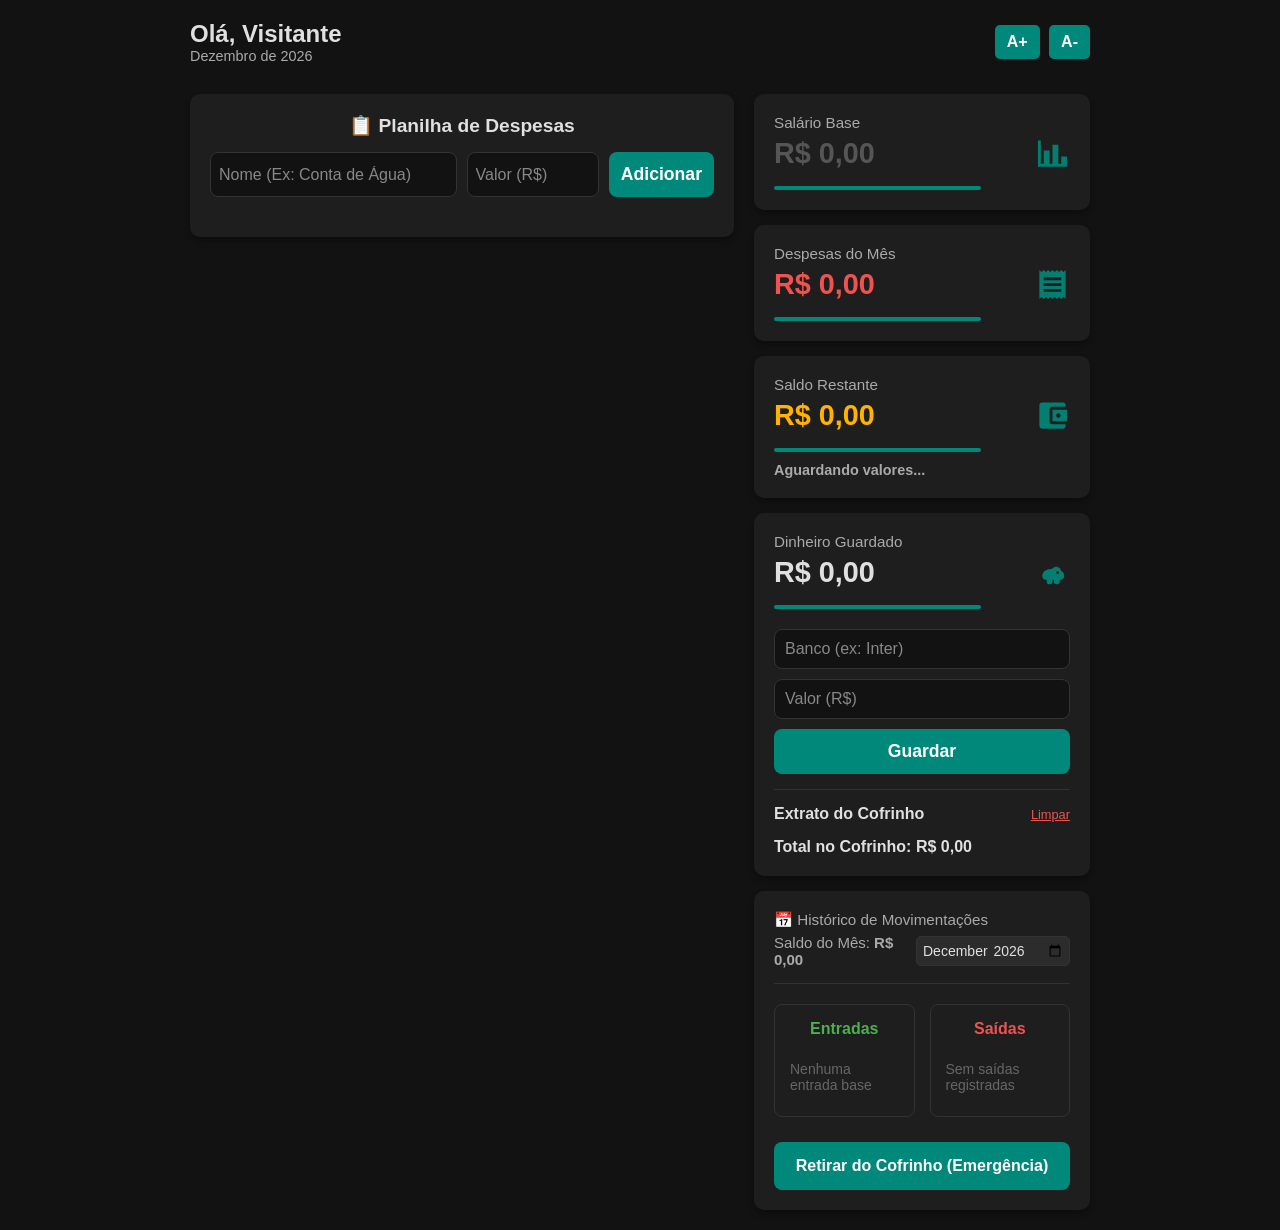
==== index.html @ 1a3f33a5 "Add files via upload" ====
<!DOCTYPE html>
<html lang="pt-BR">
<head>
    <meta charset="UTF-8">
    <meta name="viewport" content="width=device-width, initial-scale=1.0">
    <title>Tostão - Seus tostões sob controle.</title>
    <link rel="stylesheet" href="style.css">
</head>
<body>

    <header class="cabecalho">
        <div class="info-usuario">
            <h1 id="saudacao-usuario">Olá!</h1>
            <p id="data-atual"></p>
        </div>
        <div class="acessibilidade">
            <button class="btn-fonte" onclick="mudarFonte(10)">A+</button>
            <button class="btn-fonte" onclick="mudarFonte(-10)">A-</button>
        </div>
    </header>

    <div class="container-principal">
        
        <aside class="planilha-lateral">
            <h2>📋 Planilha de Despesas</h2>
            
            <div class="inputs-despesa">
                <input type="text" id="input-desc-despesa" class="campo-entrada" placeholder="Nome (Ex: Conta de Água)">
                <input type="number" id="input-valor-despesa" class="campo-entrada" placeholder="Valor (R$)">
                <button type="button" class="btn-salvar" onclick="adicionarDespesa()">Adicionar</button>
            </div>

            <ul id="lista-despesas-detalhada" class="lista-despesas-detalhada"></ul>
        </aside>

        <main class="painel">
            <section class="card salario">
                <h2>Salário Base</h2>
                <div class="card-flex">
                    <input type="number" id="input-salario" class="campo-entrada-invisivel" placeholder="R$ 0,00" oninput="calcularSaldo()">
                    <div class="icone-card">
                        <svg width="35" height="35" viewBox="0 0 24 24" fill="#00897B"><path d="M22,21H2V3H4V19H6V10H10V19H12V6H16V19H18V14H22V21Z"/></svg>
                    </div>
                </div>
                <div class="linha-decorativa"></div>
            </section>

            <section class="card despesas">
                <h2>Despesas do Mês</h2>
                <div class="card-flex">
                    <p id="visor-despesas" class="valor-negativo" style="font-size: 1.8rem; font-weight: bold; margin: 0;">R$ 0,00</p>
                    <div class="icone-card">
                        <svg width="35" height="35" viewBox="0 0 24 24" fill="#00897B"><path d="M3,22L4.5,20.5L6,22L7.5,20.5L9,22L10.5,20.5L12,22L13.5,20.5L15,22L16.5,20.5L18,22L19.5,20.5L21,22V2L19.5,3.5L18,2L16.5,3.5L15,2L13.5,3.5L12,2L10.5,3.5L9,2L7.5,3.5L6,2L4.5,3.5L3,2M18,9H6V7H18M18,13H6V11H18M18,17H6V15H18Z"/></svg>
                    </div>
                </div>
                <div class="linha-decorativa"></div>
            </section>

            <section class="card saldo">
                <h2>Saldo Restante</h2>
                <div class="card-flex">
                    <p id="valor-saldo" style="font-size: 1.8rem; font-weight: bold; margin: 0;">R$ 0,00</p>
                    <div class="icone-card">
                        <svg width="35" height="35" viewBox="0 0 24 24" fill="#00897B"><path d="M21,18V19A2,2 0 0,1 19,21H5C3.89,21 3,20.1 3,19V5A2,2 0 0,1 5,3H19A2,2 0 0,1 21,5V6H12C10.89,6 10,6.9 10,8V16A2,2 0 0,0 12,18M12,16H22V8H12M16,13.5A1.5,1.5 0 0,1 14.5,12A1.5,1.5 0 0,1 16,10.5A1.5,1.5 0 0,1 17.5,12A1.5,1.5 0 0,1 16,13.5Z"/></svg>
                    </div>
                </div>
                <div class="linha-decorativa"></div>
                <p id="mensagem-saldo" class="mensagem" style="margin-top: 10px;">Aguardando valores...</p>
            </section>

            <section class="card poupanca">
                <h2>Dinheiro Guardado</h2>
                <div class="card-flex">
                    <p id="visor-poupanca-topo" style="font-size: 1.8rem; font-weight: bold; color: #E0E0E0; margin: 0;">R$ 0,00</p>
                    <div class="icone-card">
                        <svg width="35" height="35" viewBox="0 0 24 24" fill="#00897B"><path d="M17.83,12A3,3 0 0,0 18,11.5C18,9.57 16.43,8 14.5,8C13.25,8 12.15,8.65 11.53,9.66C11.35,9.66 11.18,9.66 11,9.66C9.9,9.66 8.86,9.88 7.9,10.27C7.5,10.45 7.12,10.66 6.76,10.9C5.7,11.5 5,12.7 5,14V14.5C5,15.88 6.12,17 7.5,17H8V18.5C8,19.33 8.67,20 9.5,20H10.5C11.33,20 12,19.33 12,18.5V17H13V18.5C13,19.33 13.67,20 14.5,20H15.5C16.33,20 17,19.33 17,18.5V17H17.5C18.88,17 20,15.88 20,14.5V14C20,12.7 19.3,11.5 18.24,10.9C18.06,11.23 17.93,11.6 17.83,12M15.5,13A1,1 0 0,1 14.5,12A1,1 0 0,1 15.5,11A1,1 0 0,1 16.5,12A1,1 0 0,1 15.5,13Z"/></svg>
                    </div>
                </div>
                <div class="linha-decorativa"></div>
                
                <div class="inputs-poupanca" style="margin-top: 20px;">
                    <input type="text" id="input-banco" class="campo-entrada" placeholder="Banco (ex: Inter)">
                    <input type="number" id="input-valor-poupanca" class="campo-entrada" placeholder="Valor (R$)">
                    <button type="button" class="btn-salvar" onclick="adicionarPoupanca()">Guardar</button>
                </div>

                <div class="historico-poupanca">
                    <div style="display: flex; justify-content: space-between; align-items: center; margin-bottom: 10px;">
                        <h3 style="margin: 0; font-size: 16px;">Extrato do Cofrinho</h3>
                        <button type="button" onclick="limparHistorico()" style="background: none; border: none; color: #EF5350; cursor: pointer; text-decoration: underline; font-size: 0.8rem;">Limpar</button>
                    </div>
                    <ul id="lista-poupanca"></ul>
                    <p class="total-poupanca" style="margin-top: 10px; font-weight: bold;">Total no Cofrinho: <span id="total-guardado">R$ 0,00</span></p>
                </div>
            </section>

            <section class="card historico-mensal">
                <h2>📅 Histórico de Movimentações</h2>
                <div class="cabecalho-historico">
                    <div class="saldo-discreto">Saldo do Mês: <strong id="saldo-historico-visor">R$ 0,00</strong></div>
                    <input type="month" class="filtro-mes" id="input-filtro-mes" onchange="carregarHistoricoMes()">
                </div>

                <div class="container-colunas">
                    <div class="coluna">
                        <h3 class="titulo-entradas">Entradas</h3>
                        <ul class="lista-valores" id="lista-entradas-historico"></ul>
                    </div>

                    <div class="coluna">
                        <h3 class="titulo-saidas">Saídas</h3>
                        <ul class="lista-valores" id="lista-saidas-historico"></ul>
                    </div>
                </div>

                <button type="button" class="btn-retirada" onclick="fazerRetirada()">Retirar do Cofrinho (Emergência)</button>
            </section>

        </main>
    </div>

    <script>
        let totalPoupancaGeral = 0;
        let poupancaDaSessao = 0;   
        let historicoPoupanca = [];
        let listaDespesas = [];
        let totalDespesas = 0;

        window.onload = function() {
            carregarNomeUsuario();
            atualizarData();
            carregarDados();
        };

        function carregarNomeUsuario() {
            const nomeSalvo = localStorage.getItem('financeiro_nome_usuario');
            if (nomeSalvo) {
                document.getElementById('saudacao-usuario').innerText = `Olá, ${nomeSalvo}`;
            } else {
                document.getElementById('saudacao-usuario').innerText = `Olá, Visitante`;
            }
        }

        function atualizarData() {
            const meses = ['Janeiro', 'Fevereiro', 'Março', 'Abril', 'Maio', 'Junho', 'Julho', 'Agosto', 'Setembro', 'Outubro', 'Novembro', 'Dezembro'];
            const data = new Date();
            document.getElementById('data-atual').innerText = `${meses[data.getMonth()]} de ${data.getFullYear()}`;
        }

        let tamanhoBase = 100;
        function mudarFonte(mudanca) {
            tamanhoBase += mudanca;
            if (tamanhoBase > 150) tamanhoBase = 150; 
            if (tamanhoBase < 80) tamanhoBase = 80;   
            document.documentElement.style.fontSize = tamanhoBase + '%';
        }

        function carregarDados() {
            const data = new Date();
            const mesRealInputFormat = `${data.getFullYear()}-${String(data.getMonth() + 1).padStart(2, '0')}`;
            const mesReal = `${data.getMonth()}-${data.getFullYear()}`;
            const mesSalvo = localStorage.getItem('financeiro_mes_referencia');

            document.getElementById('input-filtro-mes').value = mesRealInputFormat;

            const salarioSalvo = localStorage.getItem('financeiro_salario_atual');
            if (salarioSalvo) {
                document.getElementById('input-salario').value = salarioSalvo;
            }

            if (mesSalvo && mesSalvo !== mesReal) {
                let dbHistorico = JSON.parse(localStorage.getItem('financeiro_db_historico') || '{}');
                let despesasMesAnterior = JSON.parse(localStorage.getItem('financeiro_despesas_lista') || '[]');
                let salarioMesAnterior = Number(localStorage.getItem('financeiro_salario_atual') || 0);
                
                let partesMesSalvo = mesSalvo.split('-');
                let chaveFiltro = `${partesMesSalvo[1]}-${String(Number(partesMesSalvo[0]) + 1).padStart(2, '0')}`;

                dbHistorico[chaveFiltro] = {
                    salario: salarioMesAnterior,
                    despesas: despesasMesAnterior
                };
                localStorage.setItem('financeiro_db_historico', JSON.stringify(dbHistorico));

                listaDespesas = [];
                localStorage.setItem('financeiro_mes_referencia', mesReal);
                localStorage.setItem('financeiro_despesas_lista', JSON.stringify(listaDespesas));
                document.getElementById('input-salario').value = '';
                localStorage.setItem('financeiro_salario_atual', '');
            } else {
                if (!mesSalvo) {
                    localStorage.setItem('financeiro_mes_referencia', mesReal);
                }
                try {
                    const despesasSalvas = localStorage.getItem('financeiro_despesas_lista');
                    if (despesasSalvas) listaDespesas = JSON.parse(despesasSalvas);
                } catch (e) {
                    listaDespesas = [];
                }
            }

            try {
                const salvo = localStorage.getItem('financeiro_historico');
                if (salvo) historicoPoupanca = JSON.parse(salvo);
            } catch (e) {
                historicoPoupanca = [];
            }
            
            renderizarDespesas();
            renderizarPoupanca(); 
            carregarHistoricoMes();
        }

        function adicionarDespesa() {
            const desc = document.getElementById('input-desc-despesa').value;
            const valorInput = document.getElementById('input-valor-despesa').value.replace(',', '.');
            const valor = Number(valorInput);

            if (desc.trim() === '' || valor <= 0 || isNaN(valor)) {
                alert('Por favor, preencha o nome da despesa e um valor válido.');
                return;
            }

            listaDespesas.push({ descricao: desc, valor: valor });
            localStorage.setItem('financeiro_despesas_lista', JSON.stringify(listaDespesas));

            document.getElementById('input-desc-despesa').value = '';
            document.getElementById('input-valor-despesa').value = '';

            renderizarDespesas();
            carregarHistoricoMes(); 
        }

        function removerDespesa(index) {
            listaDespesas.splice(index, 1);
            localStorage.setItem('financeiro_despesas_lista', JSON.stringify(listaDespesas));
            renderizarDespesas();
            carregarHistoricoMes();
        }

        function renderizarDespesas() {
            const ul = document.getElementById('lista-despesas-detalhada');
            ul.innerHTML = '';
            totalDespesas = 0;

            listaDespesas.forEach((item, index) => {
                totalDespesas += item.valor;
                const li = document.createElement('li');
                li.className = 'item-despesa';
                
                li.innerHTML = `
                    <span style="flex: 1; text-align: left; word-break: break-all;">${item.descricao}</span>
                    <strong class="valor-negativo" style="margin: 0 15px;">R$ ${item.valor.toFixed(2).replace('.', ',')}</strong>
                    <button type="button" class="btn-excluir" onclick="removerDespesa(${index})">X</button>
                `;
                ul.appendChild(li);
            });

            document.getElementById('visor-despesas').innerText = `R$ ${totalDespesas.toFixed(2).replace('.', ',')}`;
            calcularSaldo();
        }

        function calcularSaldo() {
            const salarioInput = document.getElementById('input-salario').value;
            localStorage.setItem('financeiro_salario_atual', salarioInput);
            
            const salario = Number(salarioInput) || 0; 
            const saldo = salario - totalDespesas - poupancaDaSessao;
            let porcentagem = 0;
            
            if (salario > 0) {
                porcentagem = (saldo / salario) * 100;
            }
            
            const elementoSaldo = document.getElementById('valor-saldo');
            const elementoMensagem = document.getElementById('mensagem-saldo');
            
            elementoSaldo.innerText = `R$ ${saldo.toFixed(2).replace('.', ',')}`;
            
            elementoSaldo.style.color = '#E0E0E0';
            elementoMensagem.style.color = '#AAA';

            if (salario === 0) {
                elementoMensagem.innerText = 'Aguardando valores...';
                elementoSaldo.style.color = '#FFB300'; 
                elementoSaldo.innerText = 'R$ 0,00'; 
            } else if (saldo < 0) {
                elementoSaldo.style.color = '#EF5350';
                elementoMensagem.style.color = '#EF5350';
                elementoMensagem.innerText = 'Alerta: Saldo negativo!';
            } else if (porcentagem > 20) {
                elementoSaldo.style.color = '#4CAF50';
                elementoMensagem.style.color = '#4CAF50';
                elementoMensagem.innerText = 'Suas finanças estão ok!';
            } else if (porcentagem >= 10 && porcentagem <= 20) {
                elementoSaldo.style.color = '#FFB300';
                elementoMensagem.style.color = '#FFB300';
                elementoMensagem.innerText = 'Atenção: Margem apertada.';
            } else {
                elementoSaldo.style.color = '#EF5350';
                elementoMensagem.style.color = '#EF5350';
                elementoMensagem.innerText = 'Cuidado: Risco financeiro!';
            }

            carregarHistoricoMes(); 
        }

        function limparHistorico() {
            historicoPoupanca = [];
            poupancaDaSessao = 0;
            localStorage.removeItem('financeiro_historico');
            renderizarPoupanca();
        }

        function renderizarPoupanca() {
            const lista = document.getElementById('lista-poupanca');
            lista.innerHTML = '';
            totalPoupancaGeral = 0;
            poupancaDaSessao = 0;

            const data = new Date();
            const meses = ['Janeiro', 'Fevereiro', 'Março', 'Abril', 'Maio', 'Junho', 'Julho', 'Agosto', 'Setembro', 'Outubro', 'Novembro', 'Dezembro'];
            const mesAnoAtual = `${meses[data.getMonth()]} ${data.getFullYear()}`;

            historicoPoupanca.forEach((item) => {
                totalPoupancaGeral += item.valor;
                
                if (item.mesAno === mesAnoAtual) {
                    poupancaDaSessao += item.valor;
                }

                const li = document.createElement('li');
                let valorFormatado = Math.abs(item.valor).toFixed(2).replace('.', ',');
                let classeCor = item.valor < 0 ? 'valor-negativo' : 'valor-positivo';
                let sinal = item.valor < 0 ? '-' : '+';

                li.innerHTML = `<span>${item.mesAno} - ${item.banco}</span> <strong class="${classeCor}">${sinal} R$ ${valorFormatado}</strong>`;
                lista.appendChild(li);
            });

            document.getElementById('total-guardado').innerText = `R$ ${totalPoupancaGeral.toFixed(2).replace('.', ',')}`;
            document.getElementById('visor-poupanca-topo').innerText = `R$ ${totalPoupancaGeral.toFixed(2).replace('.', ',')}`;
            calcularSaldo();
        }

        function adicionarPoupanca() {
            const banco = document.getElementById('input-banco').value;
            const valorInput = document.getElementById('input-valor-poupanca').value.replace(',', '.');
            const valor = Number(valorInput);

            if (banco === '' || valor <= 0 || isNaN(valor)) {
                alert('Por favor, preencha o nome do banco e um valor válido.');
                return;
            }

            const meses = ['Janeiro', 'Fevereiro', 'Março', 'Abril', 'Maio', 'Junho', 'Julho', 'Agosto', 'Setembro', 'Outubro', 'Novembro', 'Dezembro'];
            const data = new Date();
            const mesAno = `${meses[data.getMonth()]} ${data.getFullYear()}`;

            historicoPoupanca.push({ banco: banco, valor: valor, mesAno: mesAno });
            localStorage.setItem('financeiro_historico', JSON.stringify(historicoPoupanca));

            document.getElementById('input-banco').value = '';
            document.getElementById('input-valor-poupanca').value = '';

            renderizarPoupanca();
        }

        function fazerRetirada() {
            let valorInput = prompt("Digite o valor da retirada (ex: 50,00):");
            
            if (valorInput === null || valorInput.trim() === "") {
                return; 
            }

            let valorRetirada = parseFloat(valorInput.replace(',', '.'));

            if (isNaN(valorRetirada) || valorRetirada <= 0) {
                alert("Por favor, insira um valor válido.");
                return;
            }

            if (valorRetirada > totalPoupancaGeral) {
                alert("Saldo insuficiente no cofrinho!");
                return;
            }

            const meses = ['Janeiro', 'Fevereiro', 'Março', 'Abril', 'Maio', 'Junho', 'Julho', 'Agosto', 'Setembro', 'Outubro', 'Novembro', 'Dezembro'];
            const data = new Date();
            const mesAno = `${meses[data.getMonth()]} ${data.getFullYear()}`;

            historicoPoupanca.push({ banco: 'Retirada (Emergência)', valor: -valorRetirada, mesAno: mesAno });
            localStorage.setItem('financeiro_historico', JSON.stringify(historicoPoupanca));

            renderizarPoupanca();
        }

        function carregarHistoricoMes() {
            const mesFiltro = document.getElementById('input-filtro-mes').value;
            if (!mesFiltro) return;

            let dbHistorico = JSON.parse(localStorage.getItem('financeiro_db_historico') || '{}');
            let listaEntradas = document.getElementById('lista-entradas-historico');
            let listaSaidas = document.getElementById('lista-saidas-historico');
            let visorSaldoHist = document.getElementById('saldo-historico-visor');

            listaEntradas.innerHTML = '';
            listaSaidas.innerHTML = '';

            const dataAtual = new Date();
            const mesAtualFormatado = `${dataAtual.getFullYear()}-${String(dataAtual.getMonth() + 1).padStart(2, '0')}`;

            let dadosDoMes = null;

            if (mesFiltro === mesAtualFormatado) {
                dadosDoMes = {
                    salario: Number(document.getElementById('input-salario').value) || 0,
                    despesas: listaDespesas
                };
            } else {
                dadosDoMes = dbHistorico[mesFiltro] || { salario: 0, despesas: [] };
            }

            if (dadosDoMes.salario > 0) {
                listaEntradas.innerHTML = `<li><span>Salário Base</span> <span class="valor-positivo">R$ ${dadosDoMes.salario.toFixed(2).replace('.', ',')}</span></li>`;
            } else {
                listaEntradas.innerHTML = `<li><span style="color: #666;">Nenhuma entrada base</span></li>`;
            }

            let totalSaidasHist = 0;
            if (dadosDoMes.despesas && dadosDoMes.despesas.length > 0) {
                dadosDoMes.despesas.forEach(d => {
                    totalSaidasHist += d.valor;
                    listaSaidas.innerHTML += `<li><span>${d.descricao}</span> <span class="valor-negativo">R$ ${d.valor.toFixed(2).replace('.', ',')}</span></li>`;
                });
            } else {
                listaSaidas.innerHTML = `<li><span style="color: #666;">Sem saídas registradas</span></li>`;
            }

            let saldoMesHist = dadosDoMes.salario - totalSaidasHist;
            visorSaldoHist.innerText = `R$ ${saldoMesHist.toFixed(2).replace('.', ',')}`;
            visorSaldoHist.style.color = saldoMesHist < 0 ? '#EF5350' : (saldoMesHist > 0 ? '#4CAF50' : '#AAA');
        }

    </script>
</body>
</html>
---- style.css ----
* {
    margin: 0;
    padding: 0;
    box-sizing: border-box;
    font-family: Arial, Helvetica, sans-serif;
}

body {
    background-color: #121212;
    color: #E0E0E0;
    display: flex;
    flex-direction: column;
    align-items: center;
    padding: 20px;
}

.cabecalho {
    width: 100%;
    max-width: 900px;
    display: flex;
    justify-content: space-between;
    align-items: center;
    margin-bottom: 30px;
}

.info-usuario h1 {
    font-size: 1.5rem;
    color: #E0E0E0;
}

.info-usuario p {
    color: #AAA;
    font-size: 0.9rem;
}

.acessibilidade .btn-fonte {
    background-color: #00897B;
    color: white;
    border: none;
    padding: 8px 12px;
    border-radius: 5px;
    cursor: pointer;
    font-size: 1rem;
    margin-left: 5px;
    font-weight: bold;
}

/* --- Novo Layout em Colunas --- */
.container-principal {
    display: flex;
    flex-direction: column;
    width: 100%;
    max-width: 900px;
    gap: 20px;
}

@media (min-width: 768px) {
    .container-principal {
        flex-direction: row;
        align-items: flex-start;
    }
    .planilha-lateral {
        flex: 1.5;
        position: sticky;
        top: 20px;
    }
    .painel {
        flex: 1;
    }
}

.planilha-lateral {
    background-color: #1E1E1E;
    padding: 20px;
    border-radius: 10px;
    box-shadow: 0 4px 6px rgba(0, 0, 0, 0.3);
}

.planilha-lateral h2 {
    font-size: 1.2rem;
    color: #E0E0E0;
    margin-bottom: 15px;
    text-align: center;
}

.inputs-despesa {
    display: flex;
    gap: 10px;
    margin-bottom: 20px;
}

.inputs-despesa .campo-entrada {
    font-size: 1rem;
    padding: 8px;
}

#input-desc-despesa {
    flex: 2;
}

#input-valor-despesa {
    flex: 1;
}

.lista-despesas-detalhada {
    list-style: none;
}

.item-despesa {
    display: flex;
    justify-content: space-between;
    align-items: center;
    background-color: #2C2C2C;
    padding: 10px;
    border-radius: 5px;
    margin-bottom: 8px;
    font-size: 0.95rem;
    color: #E0E0E0;
}

.btn-excluir {
    background-color: #EF5350;
    color: white;
    border: none;
    padding: 5px 10px;
    border-radius: 5px;
    cursor: pointer;
    font-weight: bold;
}

/* --- ESTRUTURA DOS CARDS TIPO DASHBOARD --- */
.painel {
    display: flex;
    flex-direction: column;
    gap: 15px;
}

.card {
    background-color: #1E1E1E;
    padding: 20px;
    border-radius: 10px;
    box-shadow: 0 4px 6px rgba(0, 0, 0, 0.3);
    text-align: left;
}

.card h2 {
    font-size: 0.95rem;
    color: #AAA;
    margin-bottom: 5px;
    font-weight: normal;
    border-bottom: none;
    padding-bottom: 0;
}

.card-flex {
    display: flex;
    justify-content: space-between;
    align-items: center;
}

.icone-card {
    display: flex;
    align-items: center;
    justify-content: center;
    opacity: 0.9;
}

.linha-decorativa {
    height: 4px;
    background-color: #00897B;
    border-radius: 2px;
    margin-top: 15px;
    width: 70%; 
}

.campo-entrada {
    width: 100%;
    padding: 10px;
    font-size: 1rem;
    background-color: #121212;
    border: 1px solid #333;
    border-radius: 8px;
    color: #E0E0E0;
    font-weight: normal;
    outline: none;
}

.campo-entrada::placeholder {
    color: #888;
}

.campo-entrada:focus {
    border-color: #00897B;
}

.campo-entrada-invisivel {
    width: 100%;
    max-width: 200px;
    font-size: 1.8rem;
    background: transparent;
    border: none;
    color: #E0E0E0;
    font-weight: bold;
    outline: none;
    padding: 0;
}

.campo-entrada-invisivel::placeholder {
    color: #555;
}

.destaque-verde { color: #4CAF50 !important; }
.destaque-amarelo { color: #FFB300 !important; }
.destaque-vermelho { color: #EF5350 !important; }

.mensagem {
    font-size: 0.9rem;
    margin-top: 5px;
    font-weight: bold;
    color: #AAA; 
}

/* --- Módulo de Poupança --- */
.inputs-poupanca {
    display: flex;
    flex-direction: column;
    gap: 10px;
    margin-bottom: 15px;
    margin-top: 15px;
}

.btn-salvar {
    background-color: #00897B;
    color: white;
    border: none;
    padding: 12px;
    font-size: 1.1rem;
    border-radius: 8px;
    cursor: pointer;
    font-weight: bold;
}

.historico-poupanca {
    text-align: left;
    border-top: 1px solid #333;
    padding-top: 15px;
}

.historico-poupanca h3 {
    font-size: 1rem;
    color: #E0E0E0;
    margin-bottom: 10px;
}

#lista-poupanca {
    list-style: none;
    margin-bottom: 15px;
}

#lista-poupanca li {
    background-color: #2C2C2C;
    padding: 10px;
    border-radius: 5px;
    margin-bottom: 8px;
    font-size: 0.9rem;
    display: flex;
    justify-content: space-between;
    color: #E0E0E0;
}

/* --- ESTILOS COMPLEMENTARES (Login e Histórico Mensal) --- */
.login-container { 
    background-color: #1E1E1E; 
    padding: 30px; 
    border-radius: 10px; 
    box-shadow: 0 4px 6px rgba(0,0,0,0.3); 
    width: 100%; 
    max-width: 350px; 
    text-align: center; 
    margin: auto;
}

.login-container h2 { margin-bottom: 10px; }

.btn-entrar { 
    width: 100%; 
    padding: 12px; 
    background-color: #00897B; 
    color: white; 
    border: none; 
    border-radius: 5px; 
    font-size: 16px; 
    font-weight: bold; 
    cursor: pointer; 
    margin-top: 15px; 
}

.btn-entrar:hover, .btn-salvar:hover, .acessibilidade .btn-fonte:hover { 
    background-color: #00695C; 
}

.cabecalho-historico { 
    display: flex; 
    justify-content: space-between; 
    align-items: center; 
    padding-bottom: 15px; 
    margin-bottom: 20px; 
    border-bottom: 1px solid #333; 
}

.saldo-discreto { font-size: 15px; color: #AAA; }

.filtro-mes { 
    padding: 5px; 
    font-size: 14px; 
    border-radius: 5px; 
    background-color: #2C2C2C; 
    color: #E0E0E0; 
    border: 1px solid #333; 
}

.container-colunas { display: flex; gap: 15px; margin-bottom: 20px; }

.coluna { 
    flex: 1; 
    background-color: #1E1E1E; 
    padding: 15px; 
    border-radius: 8px; 
    border: 1px solid #333;
}

.titulo-entradas { color: #4CAF50; text-align: center; font-size: 16px; margin-top: 0; margin-bottom: 15px; }
.titulo-saidas { color: #EF5350; text-align: center; font-size: 16px; margin-top: 0; margin-bottom: 15px; }
.lista-valores { list-style: none; padding: 0; margin: 0; }
.lista-valores li { display: flex; justify-content: space-between; font-size: 14px; padding: 8px 0; border-bottom: 1px solid #333; }
.lista-valores li:last-child { border-bottom: none; }

.btn-retirada { 
    width: 100%; 
    padding: 15px; 
    background-color: #00897B; 
    color: white; 
    border: none; 
    border-radius: 8px; 
    font-size: 16px; 
    font-weight: bold; 
    cursor: pointer; 
    margin-top: 5px; 
}

.btn-retirada:hover { background-color: #00695C; }
.valor-negativo { color: #EF5350 !important; }
.valor-positivo { color: #4CAF50 !important; }
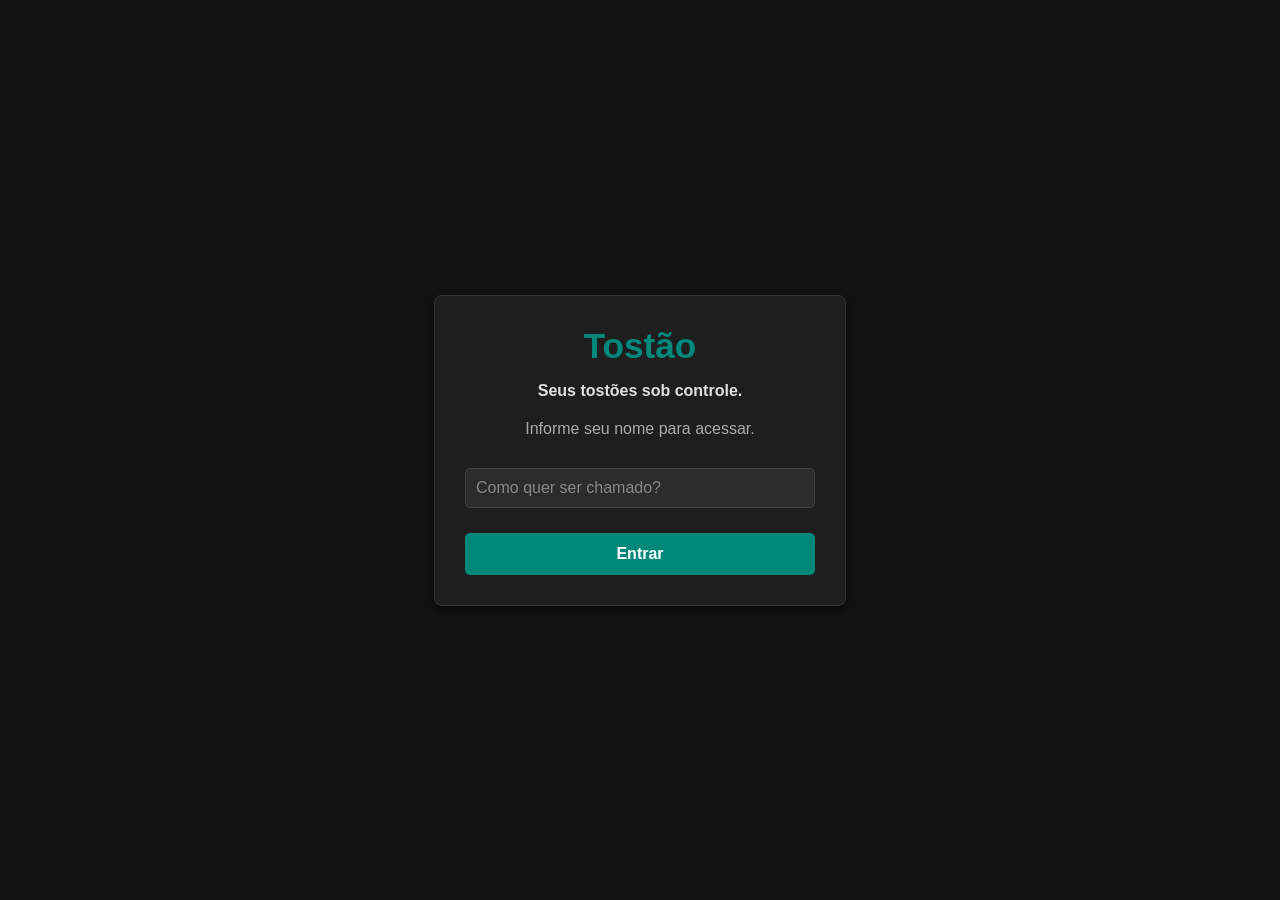
==== commit 90482a8c: "Update index.html" ====
--- a/index.html
+++ b/index.html
@@ -120,6 +120,12 @@
     </div>
 
     <script>
+        // Trava de segurança: se não tiver nome salvo, manda pro login
+        if (!localStorage.getItem('financeiro_nome_usuario')) {
+            window.location.href = 'login.html';
+        }
+
+        // --- Variáveis Globais ---
         let totalPoupancaGeral = 0;
         let poupancaDaSessao = 0;   
         let historicoPoupanca = [];
@@ -444,4 +450,4 @@
 
     </script>
 </body>
-</html>+</html>
